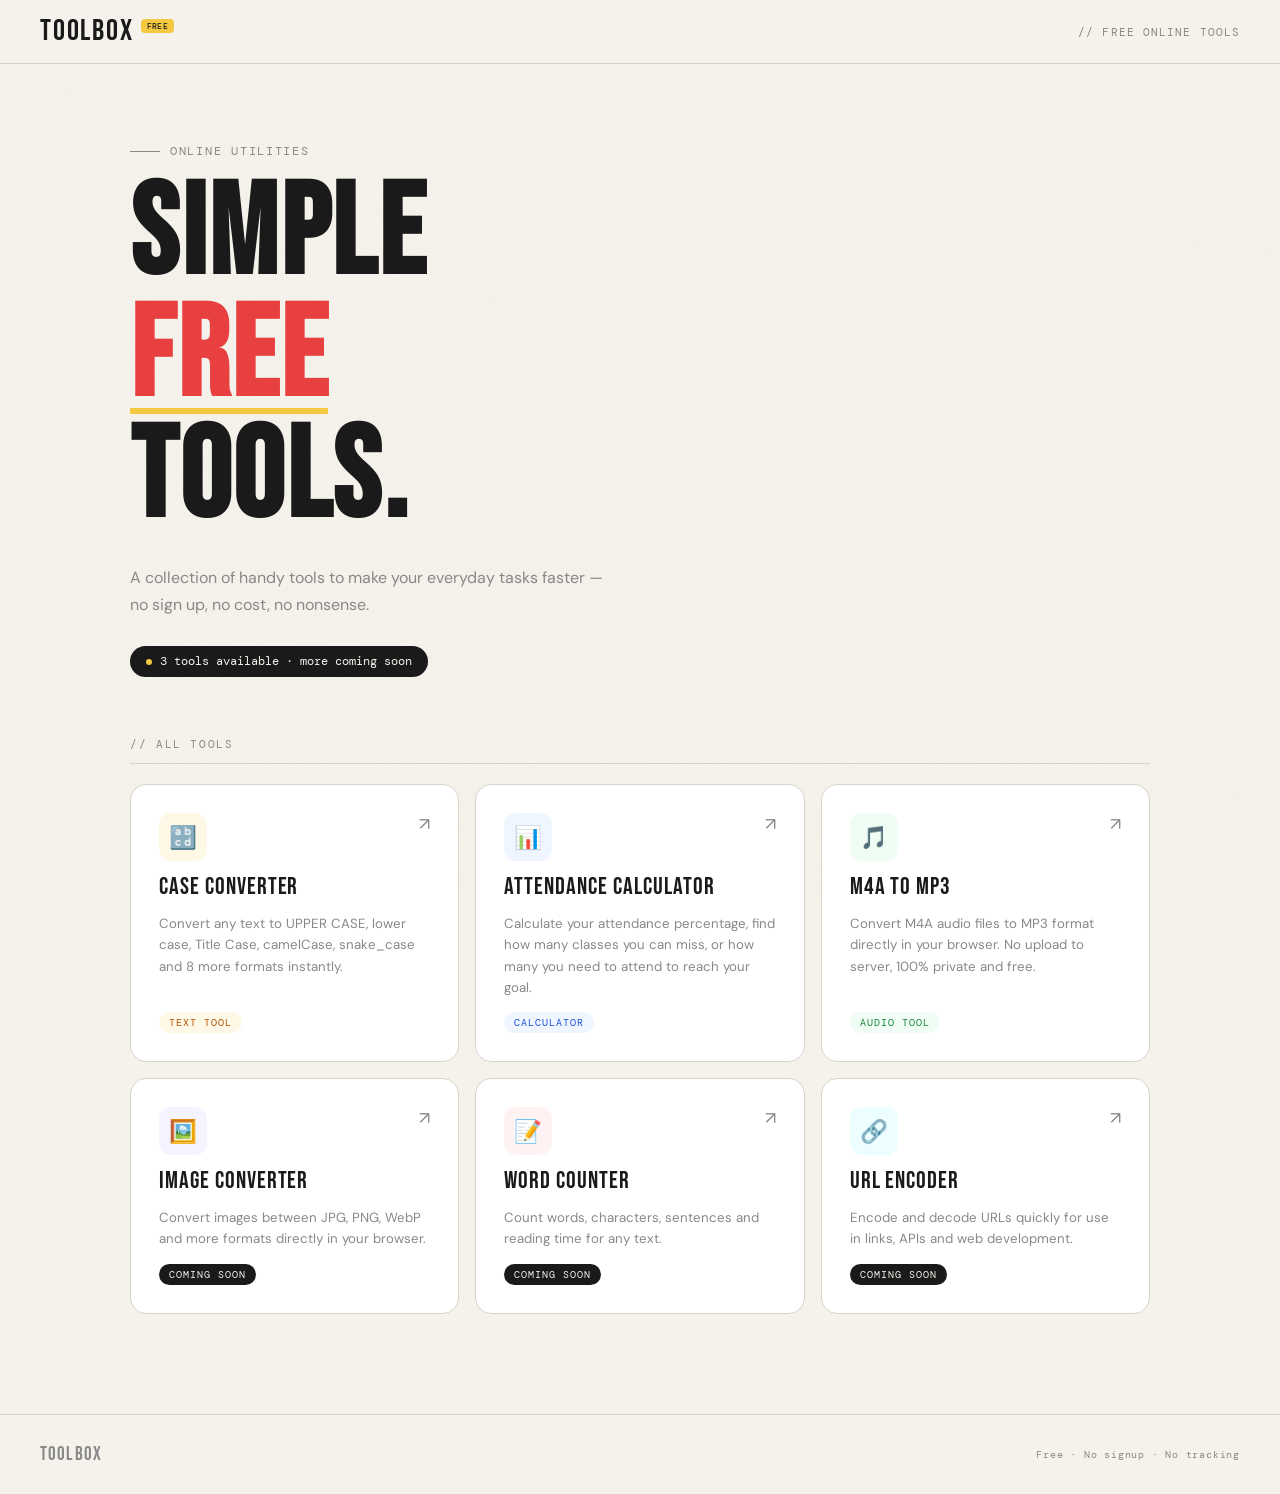
==== index.html @ df160aff "Rename index (3).html to index.html" ====
<!DOCTYPE html>
<html lang="en">
<head>
  <meta charset="UTF-8"/>
  <meta name="viewport" content="width=device-width, initial-scale=1.0"/>
  <title>ToolBox – Free Online Tools</title>
  <link href="https://fonts.googleapis.com/css2?family=Bebas+Neue&family=DM+Sans:wght@400;500;600&family=DM+Mono:wght@400;500&display=swap" rel="stylesheet"/>
  <style>
    *, *::before, *::after { box-sizing: border-box; margin: 0; padding: 0; }

    :root {
      --bg: #f5f2eb;
      --ink: #1a1a1a;
      --muted: #888;
      --border: #d8d3c8;
      --card: #ffffff;
      --accent-yellow: #f5c842;
      --accent-red: #e84040;
      --accent-blue: #2563eb;
      --accent-green: #16a34a;
      --accent-purple: #7c3aed;
      --radius: 16px;
    }

    body {
      background: var(--bg);
      color: var(--ink);
      font-family: 'DM Sans', sans-serif;
      min-height: 100vh;
      overflow-x: hidden;
    }

    /* noise texture overlay */
    body::before {
      content: '';
      position: fixed;
      inset: 0;
      background-image: url("data:image/svg+xml,%3Csvg viewBox='0 0 256 256' xmlns='http://www.w3.org/2000/svg'%3E%3Cfilter id='noise'%3E%3CfeTurbulence type='fractalNoise' baseFrequency='0.9' numOctaves='4' stitchTiles='stitch'/%3E%3C/filter%3E%3Crect width='100%25' height='100%25' filter='url(%23noise)' opacity='0.04'/%3E%3C/svg%3E");
      pointer-events: none;
      z-index: 0;
      opacity: 0.5;
    }

    /* HEADER */
    header {
      position: sticky;
      top: 0;
      z-index: 100;
      background: rgba(245,242,235,0.92);
      backdrop-filter: blur(12px);
      border-bottom: 1px solid var(--border);
      padding: 0 40px;
      height: 64px;
      display: flex;
      align-items: center;
      justify-content: space-between;
    }

    .logo {
      font-family: 'Bebas Neue', sans-serif;
      font-size: 1.9rem;
      letter-spacing: 0.06em;
      color: var(--ink);
      line-height: 1;
    }

    .logo sup {
      font-family: 'DM Mono', monospace;
      font-size: 0.5rem;
      background: var(--accent-yellow);
      color: var(--ink);
      padding: 2px 6px;
      border-radius: 4px;
      vertical-align: super;
      letter-spacing: 0.05em;
      font-weight: 500;
    }

    .header-tag {
      font-family: 'DM Mono', monospace;
      font-size: 0.68rem;
      color: var(--muted);
      letter-spacing: 0.1em;
      text-transform: uppercase;
    }

    /* HERO */
    .hero {
      position: relative;
      z-index: 1;
      padding: 80px 40px 60px;
      max-width: 1100px;
      margin: 0 auto;
    }

    .hero-eyebrow {
      font-family: 'DM Mono', monospace;
      font-size: 0.72rem;
      text-transform: uppercase;
      letter-spacing: 0.15em;
      color: var(--muted);
      margin-bottom: 16px;
      display: flex;
      align-items: center;
      gap: 10px;
    }

    .hero-eyebrow::before {
      content: '';
      width: 30px;
      height: 1px;
      background: var(--muted);
    }

    .hero h1 {
      font-family: 'Bebas Neue', sans-serif;
      font-size: clamp(4rem, 10vw, 8rem);
      line-height: 0.95;
      letter-spacing: 0.02em;
      color: var(--ink);
      margin-bottom: 24px;
    }

    .hero h1 .highlight {
      color: var(--accent-red);
      position: relative;
      display: inline-block;
    }

    .hero h1 .highlight::after {
      content: '';
      position: absolute;
      bottom: 4px;
      left: 0;
      right: 0;
      height: 6px;
      background: var(--accent-yellow);
      z-index: -1;
      transform: skewX(-3deg);
    }

    .hero-desc {
      font-size: 1rem;
      color: var(--muted);
      max-width: 480px;
      line-height: 1.7;
    }

    /* TOOLS COUNT BADGE */
    .tools-count {
      display: inline-flex;
      align-items: center;
      gap: 8px;
      font-family: 'DM Mono', monospace;
      font-size: 0.72rem;
      background: var(--ink);
      color: var(--bg);
      padding: 8px 16px;
      border-radius: 100px;
      margin-top: 28px;
    }

    .tools-count .dot {
      width: 6px;
      height: 6px;
      background: var(--accent-yellow);
      border-radius: 50%;
      animation: pulse 2s infinite;
    }

    @keyframes pulse {
      0%, 100% { opacity: 1; transform: scale(1); }
      50% { opacity: 0.5; transform: scale(0.8); }
    }

    /* GRID */
    .section {
      position: relative;
      z-index: 1;
      max-width: 1100px;
      margin: 0 auto;
      padding: 0 40px 100px;
    }

    .section-label {
      font-family: 'DM Mono', monospace;
      font-size: 0.68rem;
      text-transform: uppercase;
      letter-spacing: 0.15em;
      color: var(--muted);
      margin-bottom: 20px;
      padding-bottom: 12px;
      border-bottom: 1px solid var(--border);
    }

    .tools-grid {
      display: grid;
      grid-template-columns: repeat(auto-fill, minmax(300px, 1fr));
      gap: 16px;
    }

    /* TOOL CARD */
    .tool-card {
      background: var(--card);
      border: 1px solid var(--border);
      border-radius: var(--radius);
      padding: 28px;
      text-decoration: none;
      color: var(--ink);
      display: flex;
      flex-direction: column;
      gap: 14px;
      transition: transform 0.2s, box-shadow 0.2s, border-color 0.2s;
      position: relative;
      overflow: hidden;
    }

    .tool-card::before {
      content: '';
      position: absolute;
      top: 0; left: 0; right: 0;
      height: 3px;
      background: var(--card-accent, var(--accent-yellow));
      transform: scaleX(0);
      transform-origin: left;
      transition: transform 0.3s ease;
    }

    .tool-card:hover {
      transform: translateY(-4px);
      box-shadow: 0 12px 40px rgba(0,0,0,0.1);
      border-color: transparent;
    }

    .tool-card:hover::before {
      transform: scaleX(1);
    }

    .card-top {
      display: flex;
      align-items: flex-start;
      justify-content: space-between;
    }

    .card-icon {
      width: 48px;
      height: 48px;
      border-radius: 12px;
      display: flex;
      align-items: center;
      justify-content: center;
      font-size: 1.4rem;
      background: var(--icon-bg, #f5f2eb);
    }

    .card-arrow {
      font-size: 1.1rem;
      color: var(--muted);
      transition: transform 0.2s, color 0.2s;
    }

    .tool-card:hover .card-arrow {
      transform: translate(3px, -3px);
      color: var(--ink);
    }

    .card-name {
      font-family: 'Bebas Neue', sans-serif;
      font-size: 1.5rem;
      letter-spacing: 0.04em;
      line-height: 1;
    }

    .card-desc {
      font-size: 0.83rem;
      color: var(--muted);
      line-height: 1.6;
      flex: 1;
    }

    .card-tag {
      font-family: 'DM Mono', monospace;
      font-size: 0.62rem;
      text-transform: uppercase;
      letter-spacing: 0.1em;
      padding: 4px 10px;
      border-radius: 100px;
      background: var(--tag-bg, #f5f2eb);
      color: var(--muted);
      align-self: flex-start;
    }

    /* COMING SOON CARD */
    .tool-card.coming-soon {
      opacity: 0.5;
      pointer-events: none;
    }

    .tool-card.coming-soon .card-tag {
      background: var(--ink);
      color: var(--bg);
    }

    /* FOOTER */
    footer {
      position: relative;
      z-index: 1;
      border-top: 1px solid var(--border);
      padding: 28px 40px;
      display: flex;
      align-items: center;
      justify-content: space-between;
    }

    .footer-logo {
      font-family: 'Bebas Neue', sans-serif;
      font-size: 1.2rem;
      letter-spacing: 0.06em;
      color: var(--muted);
    }

    .footer-note {
      font-family: 'DM Mono', monospace;
      font-size: 0.62rem;
      color: var(--muted);
      letter-spacing: 0.08em;
    }

    /* ANIMATIONS */
    .tool-card {
      opacity: 0;
      transform: translateY(20px);
      animation: fadeUp 0.5s ease forwards;
    }

    @keyframes fadeUp {
      to { opacity: 1; transform: translateY(0); }
    }

    .tool-card:nth-child(1) { animation-delay: 0.05s; }
    .tool-card:nth-child(2) { animation-delay: 0.1s; }
    .tool-card:nth-child(3) { animation-delay: 0.15s; }
    .tool-card:nth-child(4) { animation-delay: 0.2s; }
    .tool-card:nth-child(5) { animation-delay: 0.25s; }
    .tool-card:nth-child(6) { animation-delay: 0.3s; }

    @media (max-width: 600px) {
      header { padding: 0 20px; }
      .hero { padding: 50px 20px 40px; }
      .section { padding: 0 20px 60px; }
      .tools-grid { grid-template-columns: 1fr; }
      footer { padding: 20px; flex-direction: column; gap: 8px; text-align: center; }
    }
  </style>
</head>
<body>

<header>
  <div class="logo">ToolBox <sup>FREE</sup></div>
  <div class="header-tag">// free online tools</div>
</header>

<section class="hero">
  <div class="hero-eyebrow">Online Utilities</div>
  <h1>Simple<br><span class="highlight">Free</span><br>Tools.</h1>
  <p class="hero-desc">A collection of handy tools to make your everyday tasks faster — no sign up, no cost, no nonsense.</p>
  <div class="tools-count">
    <span class="dot"></span>
    3 tools available · more coming soon
  </div>
</section>

<div class="section">
  <div class="section-label">// all tools</div>
  <div class="tools-grid">

    <a href="case-converter.html" class="tool-card" style="--card-accent:#f5c842; --icon-bg:#fef9e7;">
      <div class="card-top">
        <div class="card-icon">🔡</div>
        <span class="card-arrow">↗</span>
      </div>
      <div class="card-name">Case Converter</div>
      <div class="card-desc">Convert any text to UPPER CASE, lower case, Title Case, camelCase, snake_case and 8 more formats instantly.</div>
      <span class="card-tag" style="background:#fef9e7; color:#b45309;">Text Tool</span>
    </a>

    <a href="attendance-calculator.html" class="tool-card" style="--card-accent:#2563eb; --icon-bg:#eff6ff;">
      <div class="card-top">
        <div class="card-icon">📊</div>
        <span class="card-arrow">↗</span>
      </div>
      <div class="card-name">Attendance Calculator</div>
      <div class="card-desc">Calculate your attendance percentage, find how many classes you can miss, or how many you need to attend to reach your goal.</div>
      <span class="card-tag" style="background:#eff6ff; color:#1d4ed8;">Calculator</span>
    </a>

    <a href="m4a-to-mp3.html" class="tool-card" style="--card-accent:#16a34a; --icon-bg:#f0fdf4;">
      <div class="card-top">
        <div class="card-icon">🎵</div>
        <span class="card-arrow">↗</span>
      </div>
      <div class="card-name">M4A to MP3</div>
      <div class="card-desc">Convert M4A audio files to MP3 format directly in your browser. No upload to server, 100% private and free.</div>
      <span class="card-tag" style="background:#f0fdf4; color:#15803d;">Audio Tool</span>
    </a>

    <div class="tool-card coming-soon" style="--card-accent:#7c3aed; --icon-bg:#f5f3ff;">
      <div class="card-top">
        <div class="card-icon">🖼️</div>
        <span class="card-arrow">↗</span>
      </div>
      <div class="card-name">Image Converter</div>
      <div class="card-desc">Convert images between JPG, PNG, WebP and more formats directly in your browser.</div>
      <span class="card-tag">Coming Soon</span>
    </div>

    <div class="tool-card coming-soon" style="--card-accent:#e84040; --icon-bg:#fef2f2;">
      <div class="card-top">
        <div class="card-icon">📝</div>
        <span class="card-arrow">↗</span>
      </div>
      <div class="card-name">Word Counter</div>
      <div class="card-desc">Count words, characters, sentences and reading time for any text.</div>
      <span class="card-tag">Coming Soon</span>
    </div>

    <div class="tool-card coming-soon" style="--card-accent:#0891b2; --icon-bg:#ecfeff;">
      <div class="card-top">
        <div class="card-icon">🔗</div>
        <span class="card-arrow">↗</span>
      </div>
      <div class="card-name">URL Encoder</div>
      <div class="card-desc">Encode and decode URLs quickly for use in links, APIs and web development.</div>
      <span class="card-tag">Coming Soon</span>
    </div>

  </div>
</div>

<footer>
  <div class="footer-logo">ToolBox</div>
  <div class="footer-note">Free · No signup · No tracking</div>
</footer>

</body>
</html>
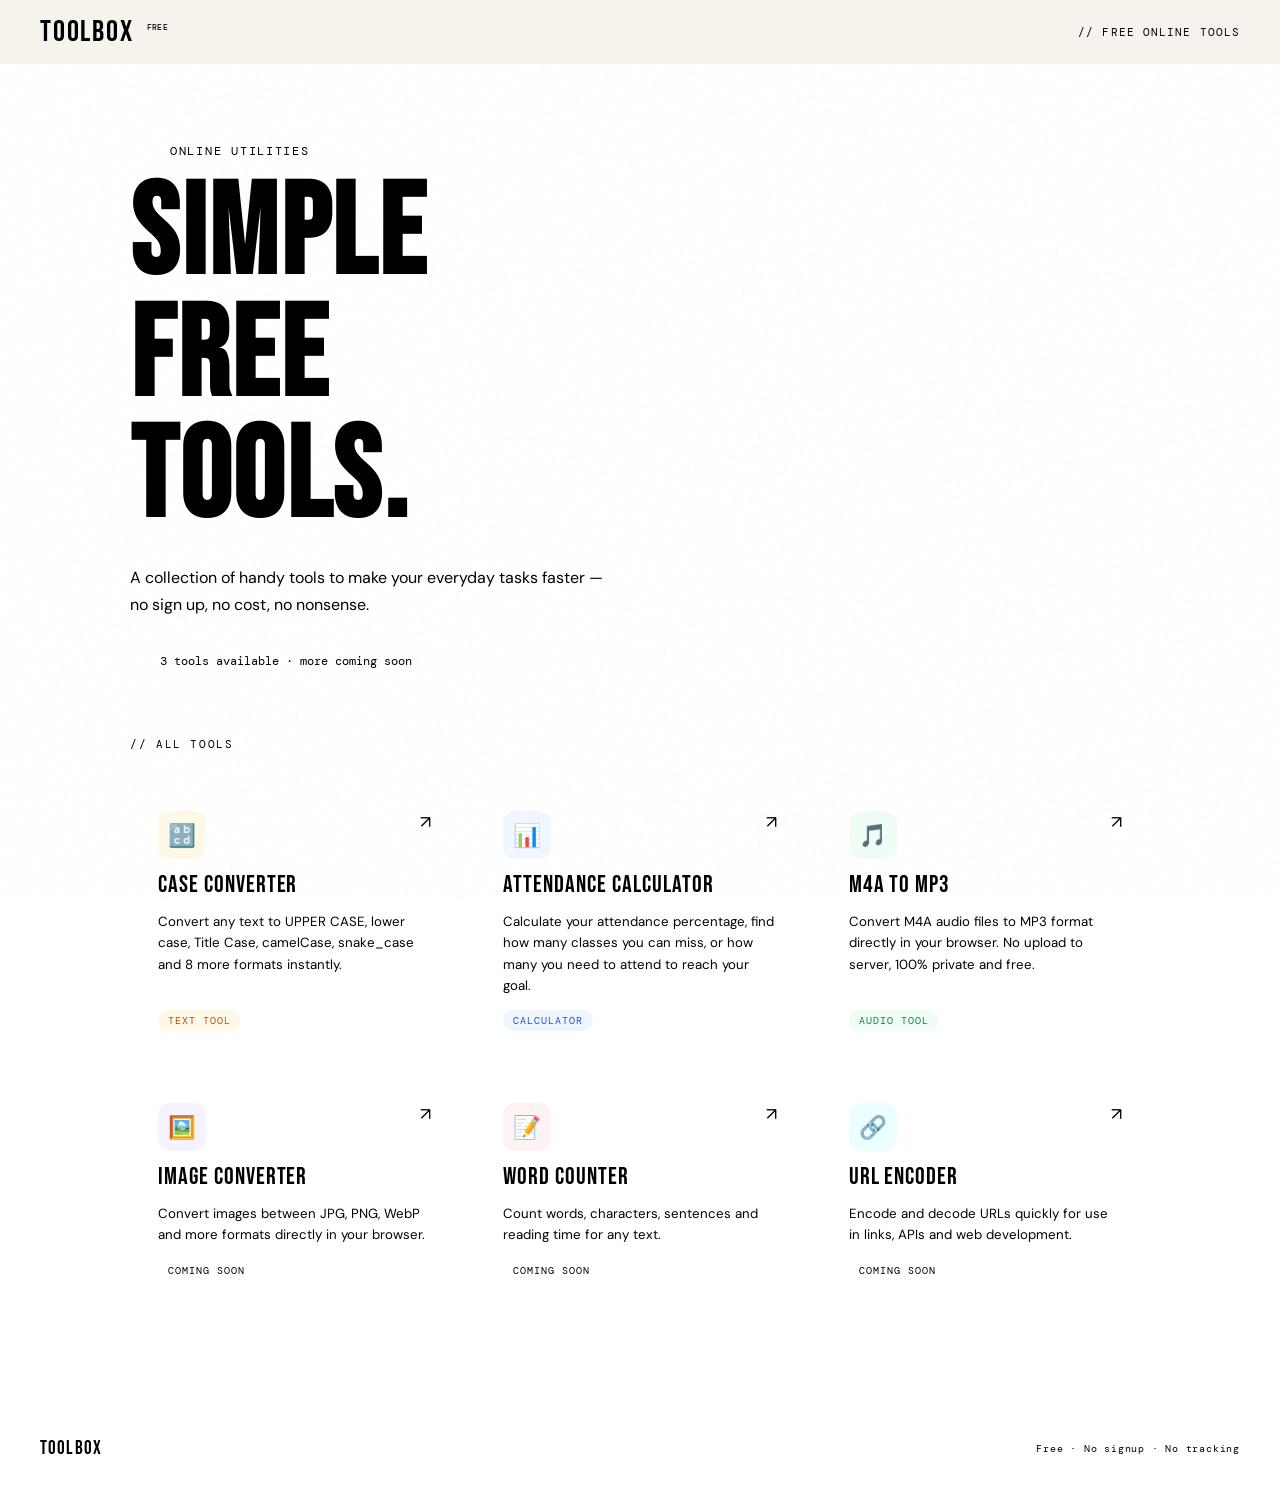
==== commit 99c3cfaa: "Update index.html" ====
--- a/index.html
+++ b/index.html
@@ -7,7 +7,14 @@
   <link href="https://fonts.googleapis.com/css2?family=Bebas+Neue&family=DM+Sans:wght@400;500;600&family=DM+Mono:wght@400;500&display=swap" rel="stylesheet"/>
   <style>
     *, *::before, *::after { box-sizing: border-box; margin: 0; padding: 0; }
-
+<!-- Google Tag Manager -->
+<script>(function(w,d,s,l,i){w[l]=w[l]||[];w[l].push({'gtm.start':
+new Date().getTime(),event:'gtm.js'});var f=d.getElementsByTagName(s)[0],
+j=d.createElement(s),dl=l!='dataLayer'?'&l='+l:'';j.async=true;j.src=
+'https://www.googletagmanager.com/gtm.js?id='+i+dl;f.parentNode.insertBefore(j,f);
+})(window,document,'script','dataLayer','GTM-T3D77CTK');</script>
+<!-- End Google Tag Manager -->
+  <meta name="google-site-verification" content="uPBXESkUHXzVoviIpj-02gGFajZcIvqFQEaA4mSwY8A" />
     :root {
       --bg: #f5f2eb;
       --ink: #1a1a1a;
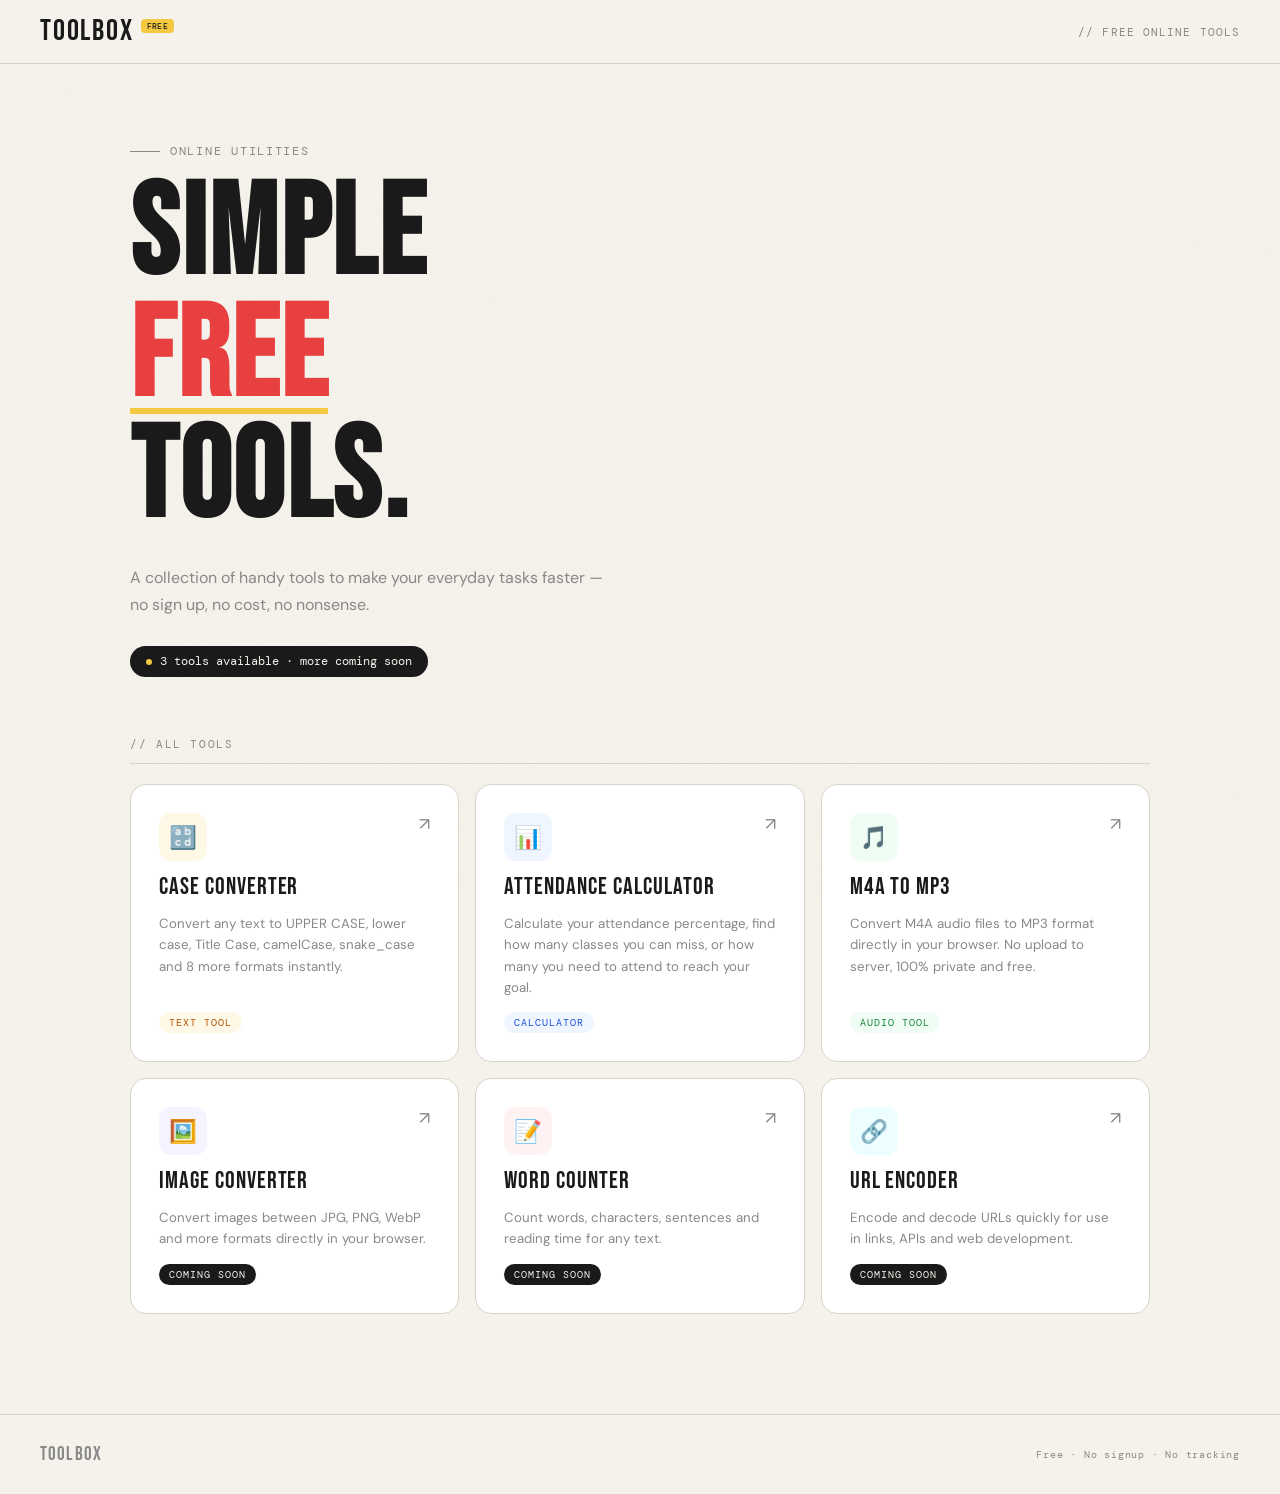
==== commit 01a73afc: "Update index.html" ====
--- a/index.html
+++ b/index.html
@@ -7,14 +7,6 @@
   <link href="https://fonts.googleapis.com/css2?family=Bebas+Neue&family=DM+Sans:wght@400;500;600&family=DM+Mono:wght@400;500&display=swap" rel="stylesheet"/>
   <style>
     *, *::before, *::after { box-sizing: border-box; margin: 0; padding: 0; }
-<!-- Google Tag Manager -->
-<script>(function(w,d,s,l,i){w[l]=w[l]||[];w[l].push({'gtm.start':
-new Date().getTime(),event:'gtm.js'});var f=d.getElementsByTagName(s)[0],
-j=d.createElement(s),dl=l!='dataLayer'?'&l='+l:'';j.async=true;j.src=
-'https://www.googletagmanager.com/gtm.js?id='+i+dl;f.parentNode.insertBefore(j,f);
-})(window,document,'script','dataLayer','GTM-T3D77CTK');</script>
-<!-- End Google Tag Manager -->
-  <meta name="google-site-verification" content="uPBXESkUHXzVoviIpj-02gGFajZcIvqFQEaA4mSwY8A" />
     :root {
       --bg: #f5f2eb;
       --ink: #1a1a1a;
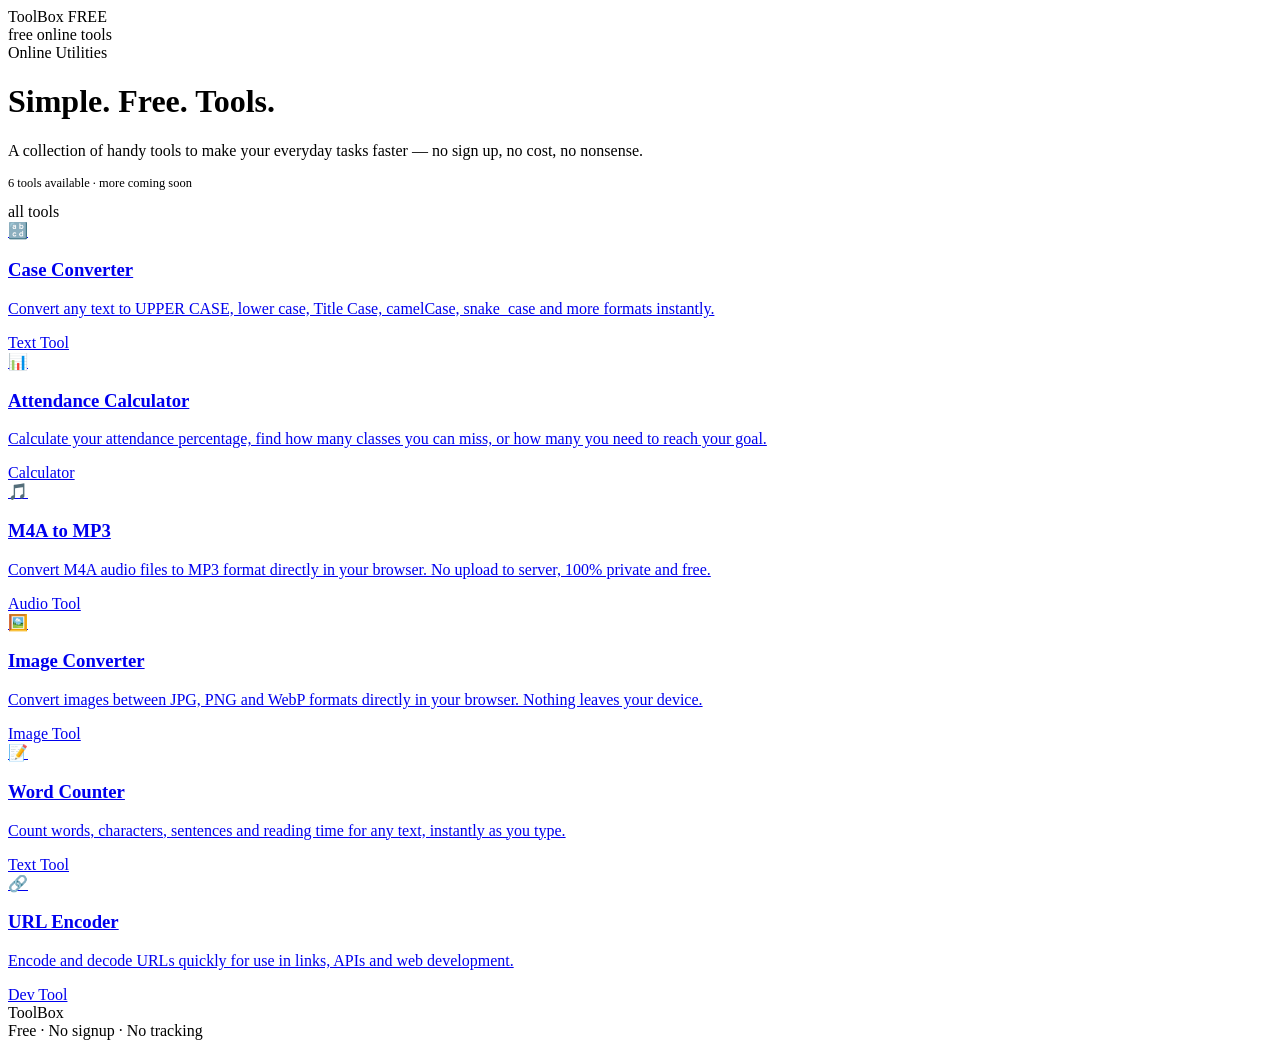
==== commit 990c0d3c: "Update index.html" ====
--- a/index.html
+++ b/index.html
@@ -1,445 +1,76 @@
 <!DOCTYPE html>
 <html lang="en">
 <head>
-  <meta charset="UTF-8"/>
-  <meta name="viewport" content="width=device-width, initial-scale=1.0"/>
-  <title>ToolBox – Free Online Tools</title>
-  <link href="https://fonts.googleapis.com/css2?family=Bebas+Neue&family=DM+Sans:wght@400;500;600&family=DM+Mono:wght@400;500&display=swap" rel="stylesheet"/>
-  <style>
-    *, *::before, *::after { box-sizing: border-box; margin: 0; padding: 0; }
-    :root {
-      --bg: #f5f2eb;
-      --ink: #1a1a1a;
-      --muted: #888;
-      --border: #d8d3c8;
-      --card: #ffffff;
-      --accent-yellow: #f5c842;
-      --accent-red: #e84040;
-      --accent-blue: #2563eb;
-      --accent-green: #16a34a;
-      --accent-purple: #7c3aed;
-      --radius: 16px;
-    }
-
-    body {
-      background: var(--bg);
-      color: var(--ink);
-      font-family: 'DM Sans', sans-serif;
-      min-height: 100vh;
-      overflow-x: hidden;
-    }
-
-    /* noise texture overlay */
-    body::before {
-      content: '';
-      position: fixed;
-      inset: 0;
-      background-image: url("data:image/svg+xml,%3Csvg viewBox='0 0 256 256' xmlns='http://www.w3.org/2000/svg'%3E%3Cfilter id='noise'%3E%3CfeTurbulence type='fractalNoise' baseFrequency='0.9' numOctaves='4' stitchTiles='stitch'/%3E%3C/filter%3E%3Crect width='100%25' height='100%25' filter='url(%23noise)' opacity='0.04'/%3E%3C/svg%3E");
-      pointer-events: none;
-      z-index: 0;
-      opacity: 0.5;
-    }
-
-    /* HEADER */
-    header {
-      position: sticky;
-      top: 0;
-      z-index: 100;
-      background: rgba(245,242,235,0.92);
-      backdrop-filter: blur(12px);
-      border-bottom: 1px solid var(--border);
-      padding: 0 40px;
-      height: 64px;
-      display: flex;
-      align-items: center;
-      justify-content: space-between;
-    }
-
-    .logo {
-      font-family: 'Bebas Neue', sans-serif;
-      font-size: 1.9rem;
-      letter-spacing: 0.06em;
-      color: var(--ink);
-      line-height: 1;
-    }
-
-    .logo sup {
-      font-family: 'DM Mono', monospace;
-      font-size: 0.5rem;
-      background: var(--accent-yellow);
-      color: var(--ink);
-      padding: 2px 6px;
-      border-radius: 4px;
-      vertical-align: super;
-      letter-spacing: 0.05em;
-      font-weight: 500;
-    }
-
-    .header-tag {
-      font-family: 'DM Mono', monospace;
-      font-size: 0.68rem;
-      color: var(--muted);
-      letter-spacing: 0.1em;
-      text-transform: uppercase;
-    }
-
-    /* HERO */
-    .hero {
-      position: relative;
-      z-index: 1;
-      padding: 80px 40px 60px;
-      max-width: 1100px;
-      margin: 0 auto;
-    }
-
-    .hero-eyebrow {
-      font-family: 'DM Mono', monospace;
-      font-size: 0.72rem;
-      text-transform: uppercase;
-      letter-spacing: 0.15em;
-      color: var(--muted);
-      margin-bottom: 16px;
-      display: flex;
-      align-items: center;
-      gap: 10px;
-    }
-
-    .hero-eyebrow::before {
-      content: '';
-      width: 30px;
-      height: 1px;
-      background: var(--muted);
-    }
-
-    .hero h1 {
-      font-family: 'Bebas Neue', sans-serif;
-      font-size: clamp(4rem, 10vw, 8rem);
-      line-height: 0.95;
-      letter-spacing: 0.02em;
-      color: var(--ink);
-      margin-bottom: 24px;
-    }
-
-    .hero h1 .highlight {
-      color: var(--accent-red);
-      position: relative;
-      display: inline-block;
-    }
-
-    .hero h1 .highlight::after {
-      content: '';
-      position: absolute;
-      bottom: 4px;
-      left: 0;
-      right: 0;
-      height: 6px;
-      background: var(--accent-yellow);
-      z-index: -1;
-      transform: skewX(-3deg);
-    }
-
-    .hero-desc {
-      font-size: 1rem;
-      color: var(--muted);
-      max-width: 480px;
-      line-height: 1.7;
-    }
-
-    /* TOOLS COUNT BADGE */
-    .tools-count {
-      display: inline-flex;
-      align-items: center;
-      gap: 8px;
-      font-family: 'DM Mono', monospace;
-      font-size: 0.72rem;
-      background: var(--ink);
-      color: var(--bg);
-      padding: 8px 16px;
-      border-radius: 100px;
-      margin-top: 28px;
-    }
-
-    .tools-count .dot {
-      width: 6px;
-      height: 6px;
-      background: var(--accent-yellow);
-      border-radius: 50%;
-      animation: pulse 2s infinite;
-    }
-
-    @keyframes pulse {
-      0%, 100% { opacity: 1; transform: scale(1); }
-      50% { opacity: 0.5; transform: scale(0.8); }
-    }
-
-    /* GRID */
-    .section {
-      position: relative;
-      z-index: 1;
-      max-width: 1100px;
-      margin: 0 auto;
-      padding: 0 40px 100px;
-    }
-
-    .section-label {
-      font-family: 'DM Mono', monospace;
-      font-size: 0.68rem;
-      text-transform: uppercase;
-      letter-spacing: 0.15em;
-      color: var(--muted);
-      margin-bottom: 20px;
-      padding-bottom: 12px;
-      border-bottom: 1px solid var(--border);
-    }
-
-    .tools-grid {
-      display: grid;
-      grid-template-columns: repeat(auto-fill, minmax(300px, 1fr));
-      gap: 16px;
-    }
-
-    /* TOOL CARD */
-    .tool-card {
-      background: var(--card);
-      border: 1px solid var(--border);
-      border-radius: var(--radius);
-      padding: 28px;
-      text-decoration: none;
-      color: var(--ink);
-      display: flex;
-      flex-direction: column;
-      gap: 14px;
-      transition: transform 0.2s, box-shadow 0.2s, border-color 0.2s;
-      position: relative;
-      overflow: hidden;
-    }
-
-    .tool-card::before {
-      content: '';
-      position: absolute;
-      top: 0; left: 0; right: 0;
-      height: 3px;
-      background: var(--card-accent, var(--accent-yellow));
-      transform: scaleX(0);
-      transform-origin: left;
-      transition: transform 0.3s ease;
-    }
-
-    .tool-card:hover {
-      transform: translateY(-4px);
-      box-shadow: 0 12px 40px rgba(0,0,0,0.1);
-      border-color: transparent;
-    }
-
-    .tool-card:hover::before {
-      transform: scaleX(1);
-    }
-
-    .card-top {
-      display: flex;
-      align-items: flex-start;
-      justify-content: space-between;
-    }
-
-    .card-icon {
-      width: 48px;
-      height: 48px;
-      border-radius: 12px;
-      display: flex;
-      align-items: center;
-      justify-content: center;
-      font-size: 1.4rem;
-      background: var(--icon-bg, #f5f2eb);
-    }
-
-    .card-arrow {
-      font-size: 1.1rem;
-      color: var(--muted);
-      transition: transform 0.2s, color 0.2s;
-    }
-
-    .tool-card:hover .card-arrow {
-      transform: translate(3px, -3px);
-      color: var(--ink);
-    }
-
-    .card-name {
-      font-family: 'Bebas Neue', sans-serif;
-      font-size: 1.5rem;
-      letter-spacing: 0.04em;
-      line-height: 1;
-    }
-
-    .card-desc {
-      font-size: 0.83rem;
-      color: var(--muted);
-      line-height: 1.6;
-      flex: 1;
-    }
-
-    .card-tag {
-      font-family: 'DM Mono', monospace;
-      font-size: 0.62rem;
-      text-transform: uppercase;
-      letter-spacing: 0.1em;
-      padding: 4px 10px;
-      border-radius: 100px;
-      background: var(--tag-bg, #f5f2eb);
-      color: var(--muted);
-      align-self: flex-start;
-    }
-
-    /* COMING SOON CARD */
-    .tool-card.coming-soon {
-      opacity: 0.5;
-      pointer-events: none;
-    }
-
-    .tool-card.coming-soon .card-tag {
-      background: var(--ink);
-      color: var(--bg);
-    }
-
-    /* FOOTER */
-    footer {
-      position: relative;
-      z-index: 1;
-      border-top: 1px solid var(--border);
-      padding: 28px 40px;
-      display: flex;
-      align-items: center;
-      justify-content: space-between;
-    }
-
-    .footer-logo {
-      font-family: 'Bebas Neue', sans-serif;
-      font-size: 1.2rem;
-      letter-spacing: 0.06em;
-      color: var(--muted);
-    }
-
-    .footer-note {
-      font-family: 'DM Mono', monospace;
-      font-size: 0.62rem;
-      color: var(--muted);
-      letter-spacing: 0.08em;
-    }
-
-    /* ANIMATIONS */
-    .tool-card {
-      opacity: 0;
-      transform: translateY(20px);
-      animation: fadeUp 0.5s ease forwards;
-    }
-
-    @keyframes fadeUp {
-      to { opacity: 1; transform: translateY(0); }
-    }
-
-    .tool-card:nth-child(1) { animation-delay: 0.05s; }
-    .tool-card:nth-child(2) { animation-delay: 0.1s; }
-    .tool-card:nth-child(3) { animation-delay: 0.15s; }
-    .tool-card:nth-child(4) { animation-delay: 0.2s; }
-    .tool-card:nth-child(5) { animation-delay: 0.25s; }
-    .tool-card:nth-child(6) { animation-delay: 0.3s; }
-
-    @media (max-width: 600px) {
-      header { padding: 0 20px; }
-      .hero { padding: 50px 20px 40px; }
-      .section { padding: 0 20px 60px; }
-      .tools-grid { grid-template-columns: 1fr; }
-      footer { padding: 20px; flex-direction: column; gap: 8px; text-align: center; }
-    }
-  </style>
+<meta charset="UTF-8">
+<meta name="viewport" content="width=device-width, initial-scale=1.0">
+<title>ToolBox – Free Online Tools</title>
+<link rel="stylesheet" href="style.css">
+<link rel="preconnect" href="https://fonts.googleapis.com">
+<link href="https://fonts.googleapis.com/css2?family=Inter:wght@400;600;700;800&family=JetBrains+Mono:wght@400;500;700&display=swap" rel="stylesheet">
 </head>
 <body>
 
 <header>
-  <div class="logo">ToolBox <sup>FREE</sup></div>
-  <div class="header-tag">// free online tools</div>
+  <div class="brand">ToolBox <span style="color:var(--accent)">FREE</span></div>
+  <span class="section-comment" style="margin:0;">free online tools</span>
 </header>
 
-<section class="hero">
-  <div class="hero-eyebrow">Online Utilities</div>
-  <h1>Simple<br><span class="highlight">Free</span><br>Tools.</h1>
-  <p class="hero-desc">A collection of handy tools to make your everyday tasks faster — no sign up, no cost, no nonsense.</p>
-  <div class="tools-count">
-    <span class="dot"></span>
-    3 tools available · more coming soon
-  </div>
-</section>
+<div class="hero">
+  <span class="tag-label">Online Utilities</span>
+  <h1>Simple. Free. Tools.</h1>
+  <p>A collection of handy tools to make your everyday tasks faster — no sign up, no cost, no nonsense.</p>
+  <p style="margin-top:10px;font-family:var(--mono);font-size:0.78rem;">6 tools available · more coming soon</p>
+</div>
 
-<div class="section">
-  <div class="section-label">// all tools</div>
+<div class="container">
+  <div class="section-comment">all tools</div>
   <div class="tools-grid">
 
-    <a href="case-converter.html" class="tool-card" style="--card-accent:#f5c842; --icon-bg:#fef9e7;">
-      <div class="card-top">
-        <div class="card-icon">🔡</div>
-        <span class="card-arrow">↗</span>
-      </div>
-      <div class="card-name">Case Converter</div>
-      <div class="card-desc">Convert any text to UPPER CASE, lower case, Title Case, camelCase, snake_case and 8 more formats instantly.</div>
-      <span class="card-tag" style="background:#fef9e7; color:#b45309;">Text Tool</span>
+    <a class="tool-card" href="case-converter.html">
+      <div class="icon">🔡</div>
+      <h3>Case Converter</h3>
+      <p>Convert any text to UPPER CASE, lower case, Title Case, camelCase, snake_case and more formats instantly.</p>
+      <span class="badge">Text Tool</span>
     </a>
 
-    <a href="attendance-calculator.html" class="tool-card" style="--card-accent:#2563eb; --icon-bg:#eff6ff;">
-      <div class="card-top">
-        <div class="card-icon">📊</div>
-        <span class="card-arrow">↗</span>
-      </div>
-      <div class="card-name">Attendance Calculator</div>
-      <div class="card-desc">Calculate your attendance percentage, find how many classes you can miss, or how many you need to attend to reach your goal.</div>
-      <span class="card-tag" style="background:#eff6ff; color:#1d4ed8;">Calculator</span>
+    <a class="tool-card" href="attendance-calculator.html">
+      <div class="icon">📊</div>
+      <h3>Attendance Calculator</h3>
+      <p>Calculate your attendance percentage, find how many classes you can miss, or how many you need to reach your goal.</p>
+      <span class="badge">Calculator</span>
     </a>
 
-    <a href="m4a-to-mp3.html" class="tool-card" style="--card-accent:#16a34a; --icon-bg:#f0fdf4;">
-      <div class="card-top">
-        <div class="card-icon">🎵</div>
-        <span class="card-arrow">↗</span>
-      </div>
-      <div class="card-name">M4A to MP3</div>
-      <div class="card-desc">Convert M4A audio files to MP3 format directly in your browser. No upload to server, 100% private and free.</div>
-      <span class="card-tag" style="background:#f0fdf4; color:#15803d;">Audio Tool</span>
+    <a class="tool-card" href="m4a-to-mp3.html">
+      <div class="icon">🎵</div>
+      <h3>M4A to MP3</h3>
+      <p>Convert M4A audio files to MP3 format directly in your browser. No upload to server, 100% private and free.</p>
+      <span class="badge">Audio Tool</span>
     </a>
 
-    <div class="tool-card coming-soon" style="--card-accent:#7c3aed; --icon-bg:#f5f3ff;">
-      <div class="card-top">
-        <div class="card-icon">🖼️</div>
-        <span class="card-arrow">↗</span>
-      </div>
-      <div class="card-name">Image Converter</div>
-      <div class="card-desc">Convert images between JPG, PNG, WebP and more formats directly in your browser.</div>
-      <span class="card-tag">Coming Soon</span>
-    </div>
+    <a class="tool-card" href="image-converter.html">
+      <div class="icon">🖼️</div>
+      <h3>Image Converter</h3>
+      <p>Convert images between JPG, PNG and WebP formats directly in your browser. Nothing leaves your device.</p>
+      <span class="badge">Image Tool</span>
+    </a>
 
-    <div class="tool-card coming-soon" style="--card-accent:#e84040; --icon-bg:#fef2f2;">
-      <div class="card-top">
-        <div class="card-icon">📝</div>
-        <span class="card-arrow">↗</span>
-      </div>
-      <div class="card-name">Word Counter</div>
-      <div class="card-desc">Count words, characters, sentences and reading time for any text.</div>
-      <span class="card-tag">Coming Soon</span>
-    </div>
+    <a class="tool-card" href="word-counter.html">
+      <div class="icon">📝</div>
+      <h3>Word Counter</h3>
+      <p>Count words, characters, sentences and reading time for any text, instantly as you type.</p>
+      <span class="badge">Text Tool</span>
+    </a>
 
-    <div class="tool-card coming-soon" style="--card-accent:#0891b2; --icon-bg:#ecfeff;">
-      <div class="card-top">
-        <div class="card-icon">🔗</div>
-        <span class="card-arrow">↗</span>
-      </div>
-      <div class="card-name">URL Encoder</div>
-      <div class="card-desc">Encode and decode URLs quickly for use in links, APIs and web development.</div>
-      <span class="card-tag">Coming Soon</span>
-    </div>
+    <a class="tool-card" href="url-encoder.html">
+      <div class="icon">🔗</div>
+      <h3>URL Encoder</h3>
+      <p>Encode and decode URLs quickly for use in links, APIs and web development.</p>
+      <span class="badge">Dev Tool</span>
+    </a>
 
   </div>
 </div>
 
-<footer>
-  <div class="footer-logo">ToolBox</div>
-  <div class="footer-note">Free · No signup · No tracking</div>
-</footer>
-
+<footer>ToolBox<br>Free · No signup · No tracking</footer>
 </body>
 </html>
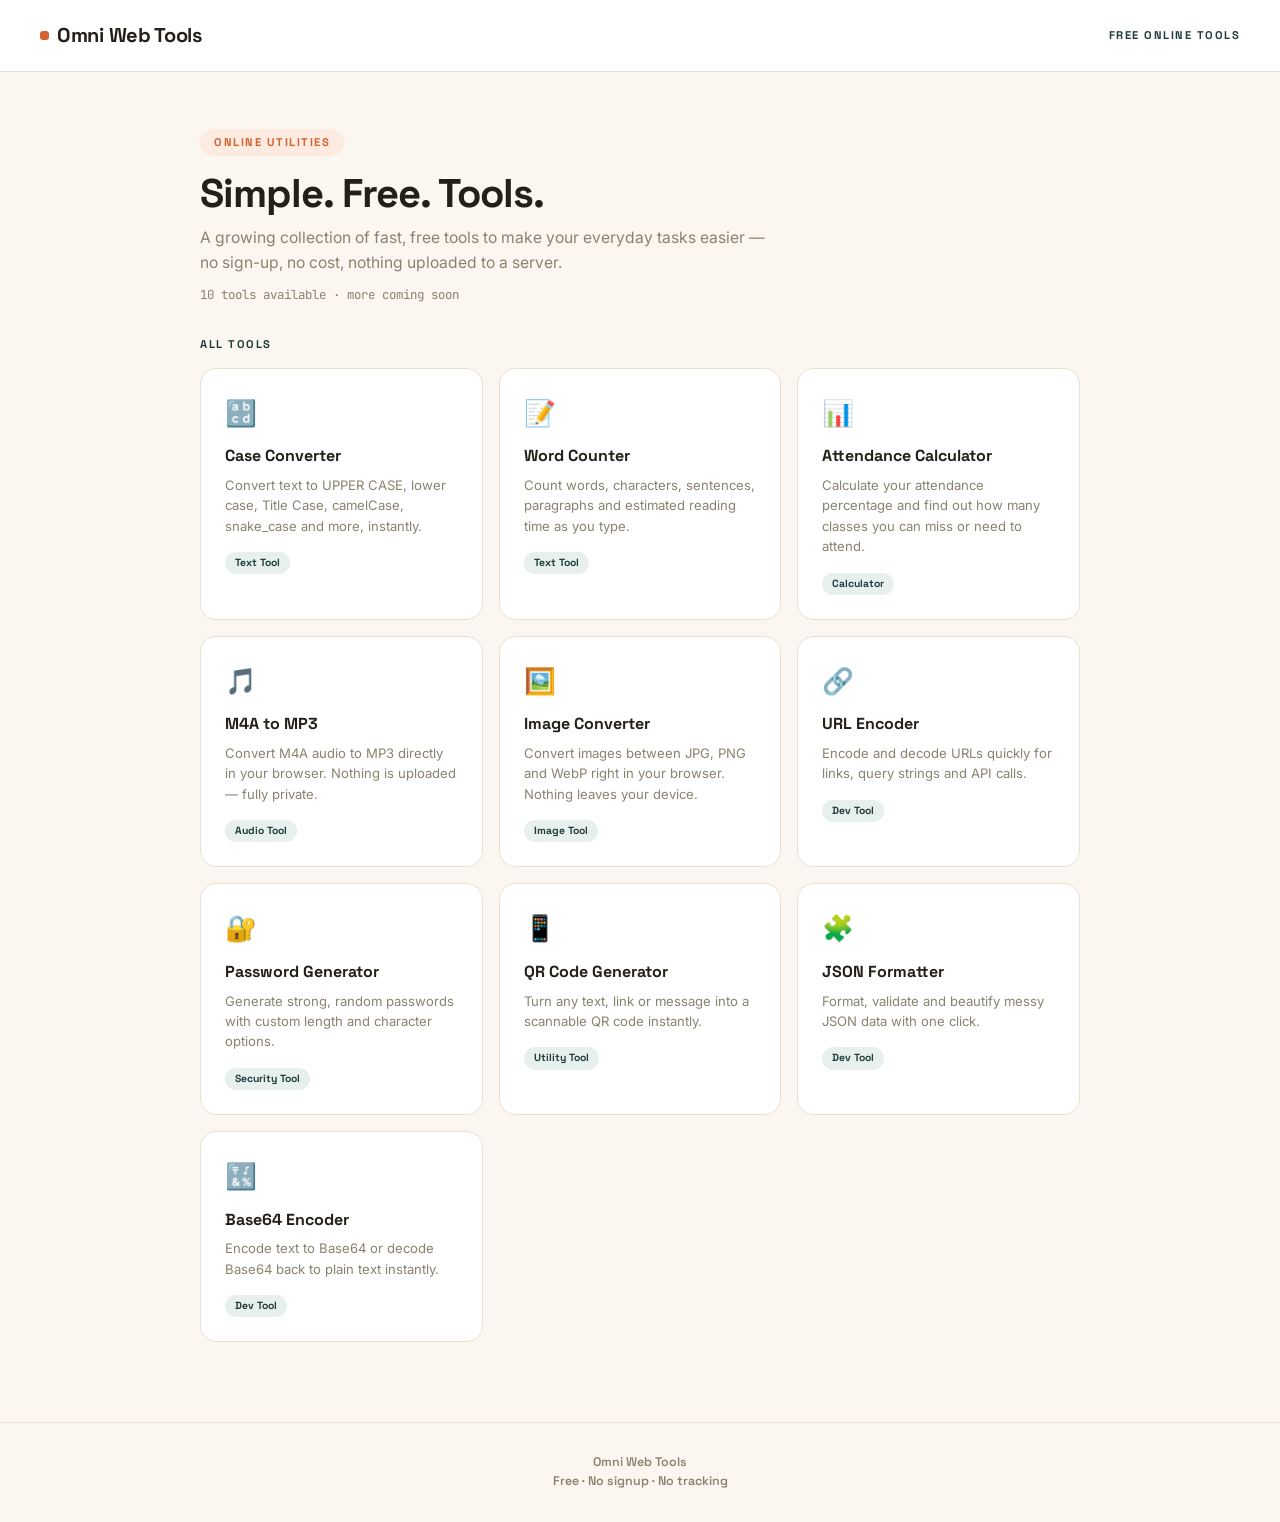
==== commit 8a9dee30: "Add files via upload" ====
--- a/index.html
+++ b/index.html
@@ -3,74 +3,101 @@
 <head>
 <meta charset="UTF-8">
 <meta name="viewport" content="width=device-width, initial-scale=1.0">
-<title>ToolBox – Free Online Tools</title>
+<title>Omni Web Tools – Free Online Tools</title>
 <link rel="stylesheet" href="style.css">
-<link rel="preconnect" href="https://fonts.googleapis.com">
-<link href="https://fonts.googleapis.com/css2?family=Inter:wght@400;600;700;800&family=JetBrains+Mono:wght@400;500;700&display=swap" rel="stylesheet">
+<link href="https://fonts.googleapis.com/css2?family=Space+Grotesk:wght@500;600;700;800&family=Inter:wght@400;500;600&family=JetBrains+Mono:wght@400;500;700&display=swap" rel="stylesheet">
 </head>
 <body>
 
 <header>
-  <div class="brand">ToolBox <span style="color:var(--accent)">FREE</span></div>
-  <span class="section-comment" style="margin:0;">free online tools</span>
+  <div class="brand"><span class="dot"></span>Omni Web Tools</div>
+  <span class="section-label" style="margin:0;">free online tools</span>
 </header>
 
 <div class="hero">
-  <span class="tag-label">Online Utilities</span>
+  <span class="tag">Online Utilities</span>
   <h1>Simple. Free. Tools.</h1>
-  <p>A collection of handy tools to make your everyday tasks faster — no sign up, no cost, no nonsense.</p>
-  <p style="margin-top:10px;font-family:var(--mono);font-size:0.78rem;">6 tools available · more coming soon</p>
+  <p>A growing collection of fast, free tools to make your everyday tasks easier — no sign-up, no cost, nothing uploaded to a server.</p>
+  <p style="margin-top:10px;font-family:var(--mono);font-size:0.78rem;">10 tools available · more coming soon</p>
 </div>
 
 <div class="container">
-  <div class="section-comment">all tools</div>
+  <div class="section-label">all tools</div>
   <div class="tools-grid">
 
     <a class="tool-card" href="case-converter.html">
       <div class="icon">🔡</div>
       <h3>Case Converter</h3>
-      <p>Convert any text to UPPER CASE, lower case, Title Case, camelCase, snake_case and more formats instantly.</p>
+      <p>Convert text to UPPER CASE, lower case, Title Case, camelCase, snake_case and more, instantly.</p>
+      <span class="badge">Text Tool</span>
+    </a>
+
+    <a class="tool-card" href="word-counter.html">
+      <div class="icon">📝</div>
+      <h3>Word Counter</h3>
+      <p>Count words, characters, sentences, paragraphs and estimated reading time as you type.</p>
       <span class="badge">Text Tool</span>
     </a>
 
     <a class="tool-card" href="attendance-calculator.html">
       <div class="icon">📊</div>
       <h3>Attendance Calculator</h3>
-      <p>Calculate your attendance percentage, find how many classes you can miss, or how many you need to reach your goal.</p>
+      <p>Calculate your attendance percentage and find out how many classes you can miss or need to attend.</p>
       <span class="badge">Calculator</span>
     </a>
 
     <a class="tool-card" href="m4a-to-mp3.html">
       <div class="icon">🎵</div>
       <h3>M4A to MP3</h3>
-      <p>Convert M4A audio files to MP3 format directly in your browser. No upload to server, 100% private and free.</p>
+      <p>Convert M4A audio to MP3 directly in your browser. Nothing is uploaded — fully private.</p>
       <span class="badge">Audio Tool</span>
     </a>
 
     <a class="tool-card" href="image-converter.html">
       <div class="icon">🖼️</div>
       <h3>Image Converter</h3>
-      <p>Convert images between JPG, PNG and WebP formats directly in your browser. Nothing leaves your device.</p>
+      <p>Convert images between JPG, PNG and WebP right in your browser. Nothing leaves your device.</p>
       <span class="badge">Image Tool</span>
-    </a>
-
-    <a class="tool-card" href="word-counter.html">
-      <div class="icon">📝</div>
-      <h3>Word Counter</h3>
-      <p>Count words, characters, sentences and reading time for any text, instantly as you type.</p>
-      <span class="badge">Text Tool</span>
     </a>
 
     <a class="tool-card" href="url-encoder.html">
       <div class="icon">🔗</div>
       <h3>URL Encoder</h3>
-      <p>Encode and decode URLs quickly for use in links, APIs and web development.</p>
+      <p>Encode and decode URLs quickly for links, query strings and API calls.</p>
+      <span class="badge">Dev Tool</span>
+    </a>
+
+    <a class="tool-card" href="password-generator.html">
+      <div class="icon">🔐</div>
+      <h3>Password Generator</h3>
+      <p>Generate strong, random passwords with custom length and character options.</p>
+      <span class="badge">Security Tool</span>
+    </a>
+
+    <a class="tool-card" href="qr-code-generator.html">
+      <div class="icon">📱</div>
+      <h3>QR Code Generator</h3>
+      <p>Turn any text, link or message into a scannable QR code instantly.</p>
+      <span class="badge">Utility Tool</span>
+    </a>
+
+    <a class="tool-card" href="json-formatter.html">
+      <div class="icon">🧩</div>
+      <h3>JSON Formatter</h3>
+      <p>Format, validate and beautify messy JSON data with one click.</p>
+      <span class="badge">Dev Tool</span>
+    </a>
+
+    <a class="tool-card" href="base64-encoder.html">
+      <div class="icon">🔣</div>
+      <h3>Base64 Encoder</h3>
+      <p>Encode text to Base64 or decode Base64 back to plain text instantly.</p>
       <span class="badge">Dev Tool</span>
     </a>
 
   </div>
 </div>
 
-<footer>ToolBox<br>Free · No signup · No tracking</footer>
+<footer>Omni Web Tools<br>Free · No signup · No tracking</footer>
 </body>
 </html>
--- a/style.css
+++ b/style.css
@@ -0,0 +1,134 @@
+:root{
+  --bg:#fbf7f0;
+  --surface:#ffffff;
+  --border:#e8e0d3;
+  --text:#241f18;
+  --muted:#8a8270;
+  --accent:#d4622e;
+  --accent-deep:#1f3d3a;
+  --accent-soft:#fdebe1;
+  --teal-soft:#e8f0ee;
+  --danger:#b3401f;
+  --danger-soft:#fbe9e3;
+  --heading:'Space Grotesk',sans-serif;
+  --body:'Inter',sans-serif;
+  --mono:'JetBrains Mono','SFMono-Regular',Consolas,monospace;
+}
+*{box-sizing:border-box;margin:0;padding:0;}
+body{background:var(--bg);color:var(--text);font-family:var(--body);line-height:1.55;}
+a{text-decoration:none;color:inherit;}
+
+header{
+  display:flex;align-items:center;justify-content:space-between;
+  padding:20px 40px;border-bottom:1px solid var(--border);
+  background:var(--surface);position:sticky;top:0;z-index:50;
+}
+.brand{font-family:var(--heading);font-weight:800;font-size:1.25rem;letter-spacing:-0.3px;display:flex;align-items:center;gap:8px;}
+.brand .dot{width:9px;height:9px;background:var(--accent);border-radius:3px;display:inline-block;}
+.back-link{
+  font-family:var(--heading);font-size:0.78rem;font-weight:700;color:var(--accent-deep);
+  border:1px solid var(--border);padding:8px 16px;border-radius:10px;transition:all .15s;
+}
+.back-link:hover{border-color:var(--accent);color:var(--accent);}
+
+.tag{
+  font-family:var(--heading);font-size:0.7rem;font-weight:700;color:var(--accent);
+  text-transform:uppercase;letter-spacing:1.5px;background:var(--accent-soft);
+  padding:5px 14px;border-radius:20px;display:inline-block;margin-bottom:16px;
+}
+.section-label{
+  font-family:var(--heading);font-size:0.7rem;font-weight:700;color:var(--accent-deep);
+  text-transform:uppercase;letter-spacing:1.5px;margin-bottom:14px;
+}
+
+.hero{padding:56px 40px 32px;max-width:960px;margin:0 auto;}
+.hero h1{font-family:var(--heading);font-size:2.5rem;font-weight:800;letter-spacing:-1px;line-height:1.1;margin-bottom:10px;}
+.hero p{color:var(--muted);font-size:0.98rem;max-width:580px;}
+
+.container{max-width:960px;margin:0 auto;padding:0 40px 80px;}
+
+.card{background:var(--surface);border:1px solid var(--border);border-radius:16px;padding:28px;}
+.card + .card{margin-top:18px;}
+
+textarea, input[type=text], input[type=number], input[type=file], select{
+  width:100%;background:var(--bg);border:1px solid var(--border);border-radius:12px;
+  color:var(--text);font-family:var(--mono);font-size:0.92rem;padding:14px 16px;
+  outline:none;transition:border-color .15s;
+}
+textarea{min-height:180px;line-height:1.6;resize:vertical;}
+textarea:focus, input:focus, select:focus{border-color:var(--accent);}
+
+.stats-row{display:flex;gap:24px;flex-wrap:wrap;margin-top:14px;font-family:var(--mono);font-size:0.78rem;color:var(--muted);}
+.stats-row b{color:var(--accent);font-weight:700;}
+
+.btn{
+  font-family:var(--heading);font-size:0.82rem;font-weight:700;padding:12px 22px;
+  border-radius:10px;border:1px solid var(--accent);background:var(--accent);color:#fff;
+  cursor:pointer;transition:all .15s;display:inline-flex;align-items:center;gap:8px;
+}
+.btn:hover{background:#b8531f;}
+.btn.ghost{background:transparent;color:var(--accent-deep);border-color:var(--border);}
+.btn.ghost:hover{border-color:var(--accent);color:var(--accent);}
+.btn-row{display:flex;gap:10px;flex-wrap:wrap;margin-top:18px;}
+
+.cases-grid{display:grid;grid-template-columns:repeat(auto-fill,minmax(170px,1fr));gap:10px;margin-top:18px;}
+.case-btn{background:var(--teal-soft);border:1px solid var(--border);border-radius:10px;padding:13px 15px;cursor:pointer;text-align:left;transition:all .15s;}
+.case-btn:hover{border-color:var(--accent);background:var(--accent-soft);}
+.case-btn.active{border-color:var(--accent);background:var(--accent-soft);}
+.case-btn .cb-label{font-family:var(--heading);font-weight:700;color:var(--accent-deep);font-size:0.78rem;display:block;margin-bottom:3px;}
+.case-btn .cb-example{font-family:var(--mono);font-size:0.72rem;color:var(--muted);}
+
+.tools-grid{display:grid;grid-template-columns:repeat(auto-fill,minmax(260px,1fr));gap:16px;margin-top:8px;}
+.tool-card{background:var(--surface);border:1px solid var(--border);border-radius:16px;padding:24px;transition:all .15s;display:block;}
+.tool-card:hover{border-color:var(--accent);transform:translateY(-2px);box-shadow:0 8px 20px rgba(36,31,24,0.06);}
+.tool-card .icon{font-size:1.6rem;margin-bottom:12px;}
+.tool-card h3{font-family:var(--heading);font-size:1rem;font-weight:700;margin-bottom:6px;}
+.tool-card p{font-size:0.82rem;color:var(--muted);line-height:1.55;margin-bottom:12px;}
+.badge{font-family:var(--heading);font-size:0.65rem;font-weight:700;color:var(--accent-deep);background:var(--teal-soft);padding:3px 10px;border-radius:20px;display:inline-block;}
+
+.content-block{margin-top:64px;}
+.content-block h2{font-family:var(--heading);font-size:1.5rem;font-weight:800;letter-spacing:-0.5px;margin-bottom:14px;}
+.content-block h3.sub{font-family:var(--heading);font-size:1.05rem;font-weight:700;margin:22px 0 10px;}
+.content-block p{color:#4a4337;font-size:0.93rem;line-height:1.85;margin-bottom:14px;}
+.divider{border:none;border-top:1px solid var(--border);margin:56px 0;}
+
+.faq-list{display:flex;flex-direction:column;gap:14px;margin-top:18px;}
+.faq-item{background:var(--surface);border:1px solid var(--border);border-radius:14px;padding:18px 20px;}
+.faq-item h3{font-family:var(--heading);font-size:0.9rem;font-weight:700;margin-bottom:6px;}
+.faq-item p{font-size:0.82rem;color:var(--muted);line-height:1.65;margin:0;}
+
+.toast{
+  position:fixed;bottom:30px;left:50%;transform:translateX(-50%) translateY(20px);
+  background:var(--accent-deep);color:#fff;font-family:var(--heading);font-size:0.8rem;font-weight:700;
+  padding:11px 22px;border-radius:30px;opacity:0;transition:all .25s;pointer-events:none;z-index:999;
+}
+.toast.show{opacity:1;transform:translateX(-50%) translateY(0);}
+
+footer{text-align:center;padding:30px;border-top:1px solid var(--border);color:var(--muted);font-family:var(--heading);font-size:0.78rem;font-weight:600;}
+
+.dropzone{border:2px dashed var(--border);border-radius:16px;padding:40px 20px;text-align:center;cursor:pointer;transition:all .15s;background:var(--bg);}
+.dropzone:hover, .dropzone.dragover{border-color:var(--accent);background:var(--accent-soft);}
+.dropzone .dz-icon{font-size:2rem;margin-bottom:10px;}
+.dropzone p{color:var(--muted);font-size:0.85rem;}
+.dropzone input{display:none;}
+
+.field-row{display:flex;gap:16px;flex-wrap:wrap;margin-top:16px;}
+.field{flex:1;min-width:160px;}
+.field label{font-family:var(--heading);font-size:0.7rem;font-weight:700;color:var(--accent-deep);text-transform:uppercase;letter-spacing:0.5px;display:block;margin-bottom:6px;}
+
+.result-box{background:var(--teal-soft);border:1px solid var(--accent-deep);border-radius:14px;padding:20px;margin-top:18px;font-family:var(--mono);}
+.result-box .big{font-size:1.8rem;font-weight:800;color:var(--accent-deep);font-family:var(--heading);}
+.result-box .label{font-size:0.72rem;color:var(--muted);text-transform:uppercase;letter-spacing:0.5px;margin-bottom:4px;font-family:var(--heading);font-weight:700;}
+.result-box.error{background:var(--danger-soft);border-color:var(--danger);}
+.result-box.error .label, .result-box.error .big{color:var(--danger);}
+
+.checkbox-row{display:flex;align-items:center;gap:8px;font-family:var(--mono);font-size:0.85rem;}
+.checkbox-row input{width:auto;}
+
+.strength-bar{height:8px;border-radius:6px;background:var(--border);overflow:hidden;margin-top:10px;}
+.strength-bar-fill{height:100%;transition:all .2s;border-radius:6px;}
+
+@media (max-width: 640px){
+  header,.hero,.container{padding-left:20px;padding-right:20px;}
+  .hero h1{font-size:1.9rem;}
+}
